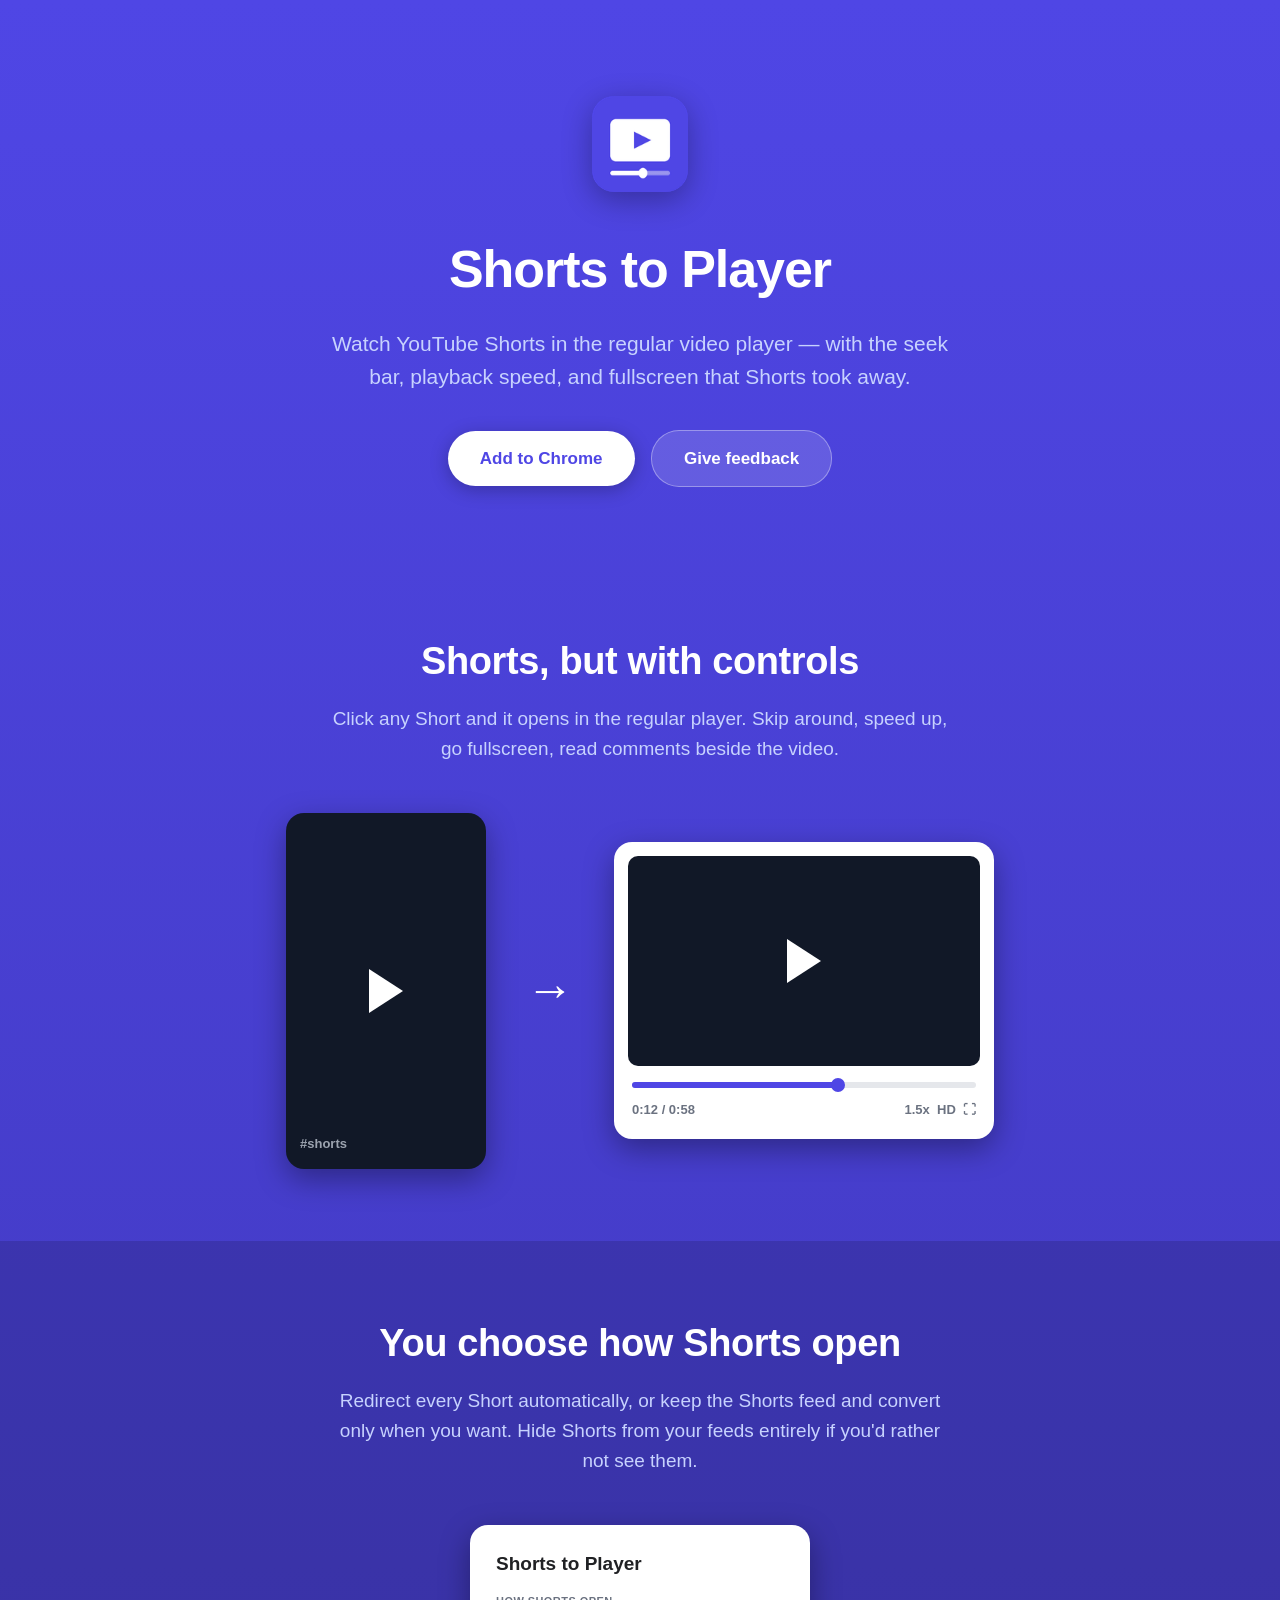
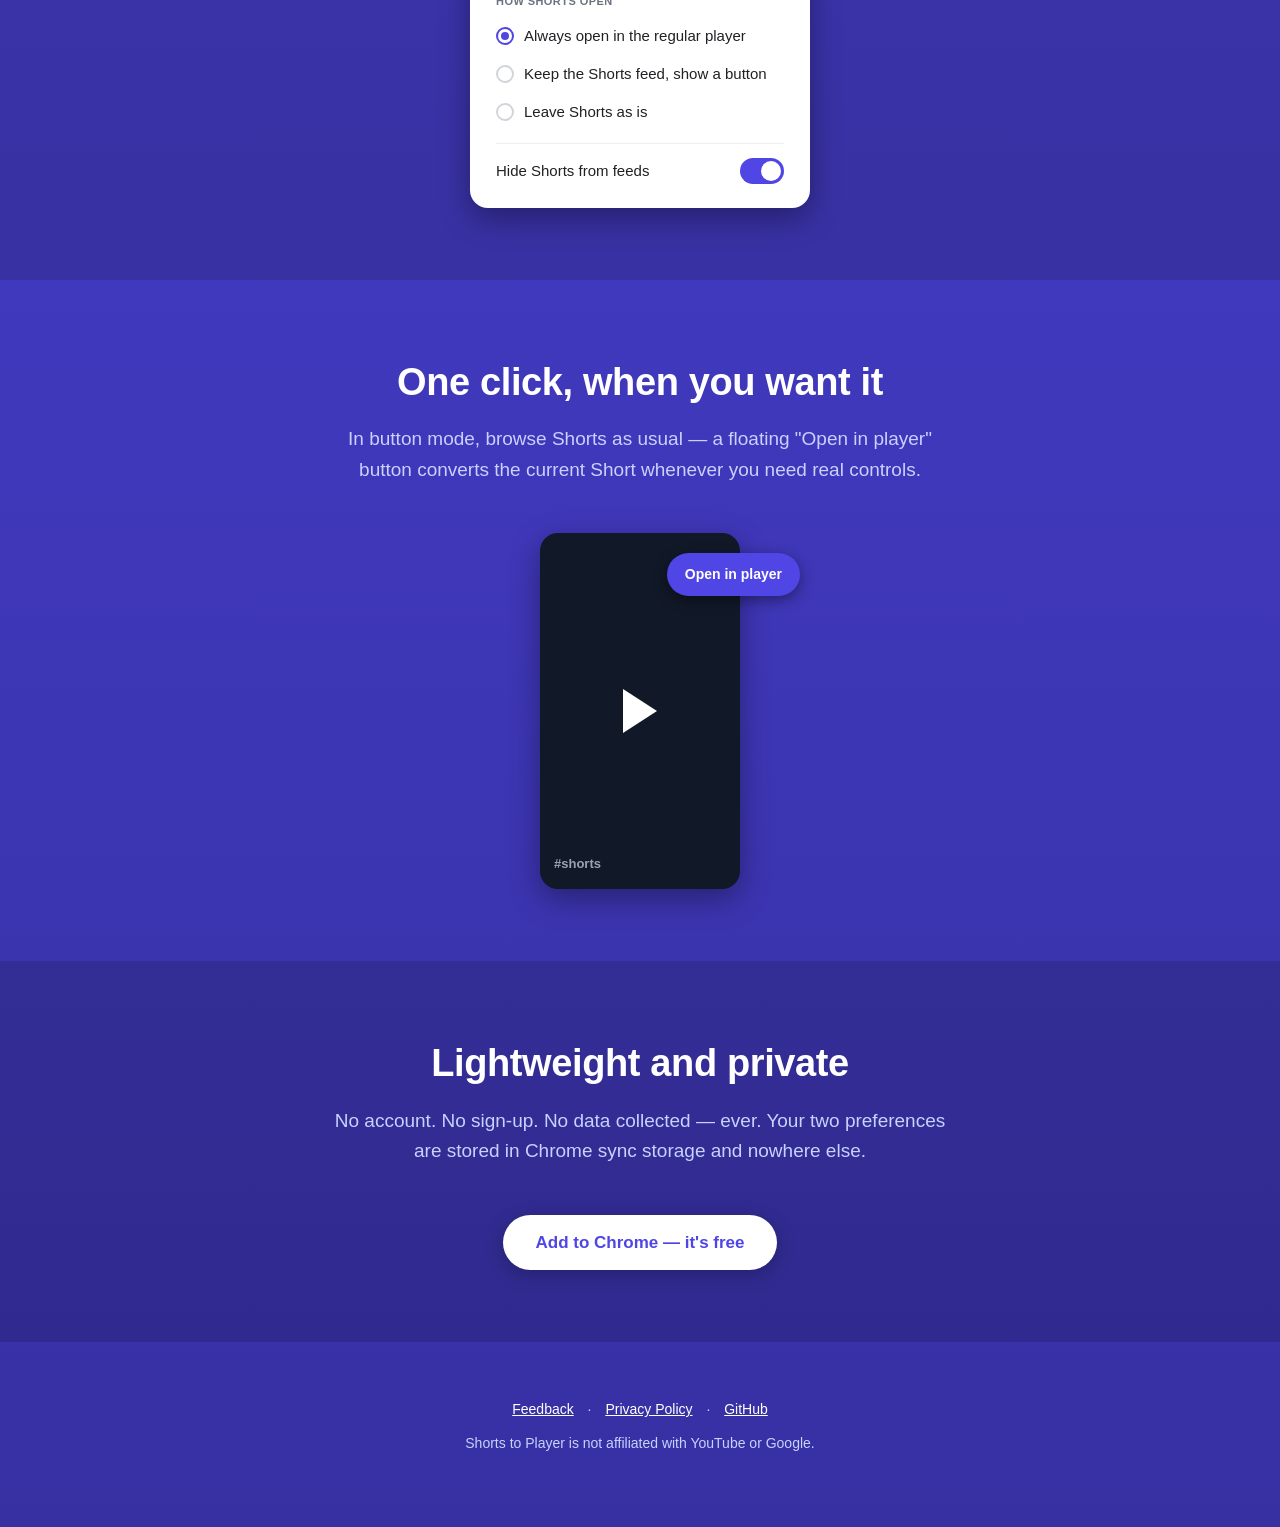
==== docs/index.html @ 7dd5aaad "Shorts to Player v1.1.0: extension, store assets, landing page Co-Authored-By: Claude Fable 5 <norep" ====
<!DOCTYPE html>
<html lang="en">
<head>
  <meta charset="UTF-8" />
  <meta name="viewport" content="width=device-width, initial-scale=1" />
  <title>Shorts to Player — Watch YouTube Shorts in the regular player</title>
  <meta name="description" content="Open YouTube Shorts in the regular video player with seek bar, playback speed, and fullscreen. Optionally hide Shorts from your feed." />
  <link rel="icon" href="icon128.png" />
  <link rel="stylesheet" href="style.css" />
</head>
<body>

  <header class="hero">
    <img class="logo" src="icon128.png" alt="Shorts to Player logo" />
    <h1>Shorts to Player</h1>
    <p class="tagline">Watch YouTube Shorts in the regular video player — with the seek bar, playback speed, and fullscreen that Shorts took away.</p>
    <a class="btn btn-primary" href="#" id="install">Add to Chrome</a>
    <a class="btn btn-ghost" href="feedback.html">Give feedback</a>
  </header>

  <section class="feature">
    <div class="wrap">
      <h2>Shorts, but with controls</h2>
      <p class="sub">Click any Short and it opens in the regular player. Skip around, speed up, go fullscreen, read comments beside the video.</p>
      <div class="mock-row">
        <div class="shorts-card">
          <div class="play-tri"></div>
          <span class="tag">#shorts</span>
        </div>
        <div class="arrow">→</div>
        <div class="player-card">
          <div class="screen"><div class="play-tri"></div></div>
          <div class="seek"><div class="prog"></div><div class="head"></div></div>
          <div class="meta"><span>0:12 / 0:58</span><span>1.5x&nbsp;&nbsp;HD&nbsp;&nbsp;⛶</span></div>
        </div>
      </div>
    </div>
  </section>

  <section class="feature">
    <div class="wrap">
      <h2>You choose how Shorts open</h2>
      <p class="sub">Redirect every Short automatically, or keep the Shorts feed and convert only when you want. Hide Shorts from your feeds entirely if you'd rather not see them.</p>
      <div class="popup-card">
        <h3>Shorts to Player</h3>
        <div class="group-label">HOW SHORTS OPEN</div>
        <div class="opt"><span class="radio on"></span> Always open in the regular player</div>
        <div class="opt"><span class="radio"></span> Keep the Shorts feed, show a button</div>
        <div class="opt"><span class="radio"></span> Leave Shorts as is</div>
        <div class="toggle-row"><span>Hide Shorts from feeds</span><span class="switch"></span></div>
      </div>
    </div>
  </section>

  <section class="feature">
    <div class="wrap">
      <h2>One click, when you want it</h2>
      <p class="sub">In button mode, browse Shorts as usual — a floating "Open in player" button converts the current Short whenever you need real controls.</p>
      <div class="mock-row">
        <div class="shorts-card" style="position:relative; overflow:visible;">
          <div class="play-tri"></div>
          <span class="tag">#shorts</span>
          <div class="float-btn">Open in player</div>
        </div>
      </div>
    </div>
  </section>

  <section class="feature">
    <div class="wrap">
      <h2>Lightweight and private</h2>
      <p class="sub">No account. No sign-up. No data collected — ever. Your two preferences are stored in Chrome sync storage and nowhere else.</p>
      <a class="btn btn-primary" href="#" onclick="document.getElementById('install').click(); return false;">Add to Chrome — it's free</a>
    </div>
  </section>

  <footer>
    <div class="links">
      <a href="feedback.html">Feedback</a> ·
      <a href="privacy.html">Privacy Policy</a> ·
      <a href="https://github.com/jaekkang/shorts-to-player">GitHub</a>
    </div>
    <div>Shorts to Player is not affiliated with YouTube or Google.</div>
  </footer>

</body>
</html>
---- docs/style.css ----
:root {
  --indigo: #4f46e5;
  --indigo-dark: #3730a3;
  --ink: #111827;
  --paper: #ffffff;
  --muted: #c7d2fe;
  --grey: #6b7280;
}

* { margin: 0; padding: 0; box-sizing: border-box; }

body {
  font-family: -apple-system, BlinkMacSystemFont, "Segoe UI", Roboto, sans-serif;
  background: linear-gradient(180deg, #4f46e5 0%, #3730a3 100%);
  color: #fff;
  line-height: 1.6;
}

.wrap {
  max-width: 960px;
  margin: 0 auto;
  padding: 0 24px;
}

header.hero {
  text-align: center;
  padding: 96px 24px 72px;
}

.hero .logo {
  width: 96px;
  height: 96px;
  border-radius: 22px;
  margin-bottom: 28px;
  box-shadow: 0 8px 30px rgba(0, 0, 0, 0.3);
}

.hero h1 {
  font-size: clamp(32px, 6vw, 52px);
  font-weight: 800;
  letter-spacing: -0.02em;
}

.hero p.tagline {
  font-size: clamp(16px, 2.5vw, 21px);
  color: var(--muted);
  margin: 16px auto 36px;
  max-width: 640px;
}

.btn {
  display: inline-block;
  padding: 14px 32px;
  border-radius: 28px;
  font-size: 17px;
  font-weight: 700;
  text-decoration: none;
  transition: transform 0.15s ease, box-shadow 0.15s ease;
}

.btn:hover { transform: translateY(-2px); }

.btn-primary {
  background: #fff;
  color: var(--indigo);
  box-shadow: 0 4px 18px rgba(0, 0, 0, 0.25);
}

.btn-ghost {
  background: rgba(255, 255, 255, 0.14);
  color: #fff;
  border: 1px solid rgba(255, 255, 255, 0.35);
  margin-left: 12px;
}

section.feature {
  padding: 72px 24px;
  text-align: center;
}

section.feature:nth-of-type(even) {
  background: rgba(0, 0, 0, 0.14);
}

.feature h2 {
  font-size: clamp(26px, 4vw, 38px);
  font-weight: 800;
  letter-spacing: -0.01em;
}

.feature p.sub {
  color: var(--muted);
  font-size: clamp(15px, 2vw, 19px);
  margin: 12px auto 48px;
  max-width: 620px;
}

/* ===== mockups ===== */
.mock-row {
  display: flex;
  align-items: center;
  justify-content: center;
  gap: 40px;
  flex-wrap: wrap;
}

.shorts-card {
  width: 200px;
  height: 356px;
  background: var(--ink);
  border-radius: 18px;
  position: relative;
  display: flex;
  align-items: center;
  justify-content: center;
  box-shadow: 0 10px 30px rgba(0, 0, 0, 0.35);
}

.shorts-card .tag {
  position: absolute;
  bottom: 14px;
  left: 14px;
  color: #9ca3af;
  font-size: 13px;
  font-weight: 700;
}

.play-tri {
  width: 0;
  height: 0;
  border-top: 22px solid transparent;
  border-bottom: 22px solid transparent;
  border-left: 34px solid #fff;
}

.arrow {
  font-size: 48px;
  font-weight: 800;
}

.player-card {
  width: 380px;
  max-width: 90vw;
  background: #fff;
  border-radius: 18px;
  padding: 14px;
  box-shadow: 0 10px 30px rgba(0, 0, 0, 0.35);
}

.player-card .screen {
  background: var(--ink);
  border-radius: 10px;
  height: 210px;
  display: flex;
  align-items: center;
  justify-content: center;
}

.player-card .seek {
  margin: 16px 4px 8px;
  height: 6px;
  border-radius: 3px;
  background: #e5e7eb;
  position: relative;
}

.player-card .seek .prog {
  width: 60%;
  height: 100%;
  border-radius: 3px;
  background: var(--indigo);
}

.player-card .seek .head {
  position: absolute;
  left: 60%;
  top: 50%;
  transform: translate(-50%, -50%);
  width: 14px;
  height: 14px;
  border-radius: 50%;
  background: var(--indigo);
}

.player-card .meta {
  display: flex;
  justify-content: space-between;
  color: var(--grey);
  font-size: 13px;
  font-weight: 600;
  padding: 4px;
}

/* popup mockup */
.popup-card {
  width: 340px;
  max-width: 90vw;
  margin: 0 auto;
  background: #fff;
  color: #202124;
  border-radius: 18px;
  padding: 24px 26px;
  text-align: left;
  box-shadow: 0 10px 30px rgba(0, 0, 0, 0.35);
}

.popup-card h3 { font-size: 19px; margin-bottom: 14px; }

.popup-card .group-label {
  font-size: 11px;
  font-weight: 700;
  color: var(--grey);
  letter-spacing: 0.04em;
  margin-bottom: 6px;
}

.popup-card .opt {
  display: flex;
  align-items: center;
  gap: 10px;
  padding: 7px 0;
  font-size: 15px;
}

.radio {
  width: 18px;
  height: 18px;
  border-radius: 50%;
  border: 2.5px solid #d1d5db;
  flex-shrink: 0;
}

.radio.on {
  border-color: var(--indigo);
  position: relative;
}

.radio.on::after {
  content: "";
  position: absolute;
  inset: 3px;
  border-radius: 50%;
  background: var(--indigo);
}

.popup-card .toggle-row {
  display: flex;
  justify-content: space-between;
  align-items: center;
  border-top: 1px solid #eee;
  margin-top: 12px;
  padding-top: 14px;
  font-size: 15px;
}

.switch {
  width: 44px;
  height: 26px;
  border-radius: 13px;
  background: var(--indigo);
  position: relative;
  flex-shrink: 0;
}

.switch::after {
  content: "";
  position: absolute;
  top: 3px;
  right: 3px;
  width: 20px;
  height: 20px;
  border-radius: 50%;
  background: #fff;
}

/* floating button mockup */
.float-btn {
  position: absolute;
  top: 20px;
  right: -60px;
  background: var(--indigo);
  color: #fff;
  font-size: 14px;
  font-weight: 700;
  padding: 10px 18px;
  border-radius: 22px;
  box-shadow: 0 4px 14px rgba(0, 0, 0, 0.4);
  white-space: nowrap;
}

@media (max-width: 560px) {
  .float-btn { right: -20px; }
}

footer {
  text-align: center;
  padding: 56px 24px 72px;
  color: var(--muted);
  font-size: 14px;
}

footer a { color: #fff; }

footer .links { margin-bottom: 12px; }

footer .links a { margin: 0 10px; }

/* feedback / privacy pages */
.page {
  max-width: 720px;
  margin: 0 auto;
  padding: 72px 24px;
}

.page h1 { font-size: 36px; font-weight: 800; margin-bottom: 8px; }

.page p.lead { color: var(--muted); font-size: 18px; margin-bottom: 40px; }

.card {
  background: rgba(255, 255, 255, 0.1);
  border: 1px solid rgba(255, 255, 255, 0.2);
  border-radius: 16px;
  padding: 28px;
  margin-bottom: 20px;
}

.card h2 { font-size: 20px; margin-bottom: 8px; }

.card p { color: var(--muted); font-size: 15px; margin-bottom: 18px; }

.page.privacy h2 { font-size: 20px; margin: 32px 0 8px; }

.page.privacy p, .page.privacy li { color: var(--muted); font-size: 15px; }

.page.privacy ul { padding-left: 22px; }

.back { display: inline-block; margin-bottom: 32px; color: #fff; font-size: 14px; }
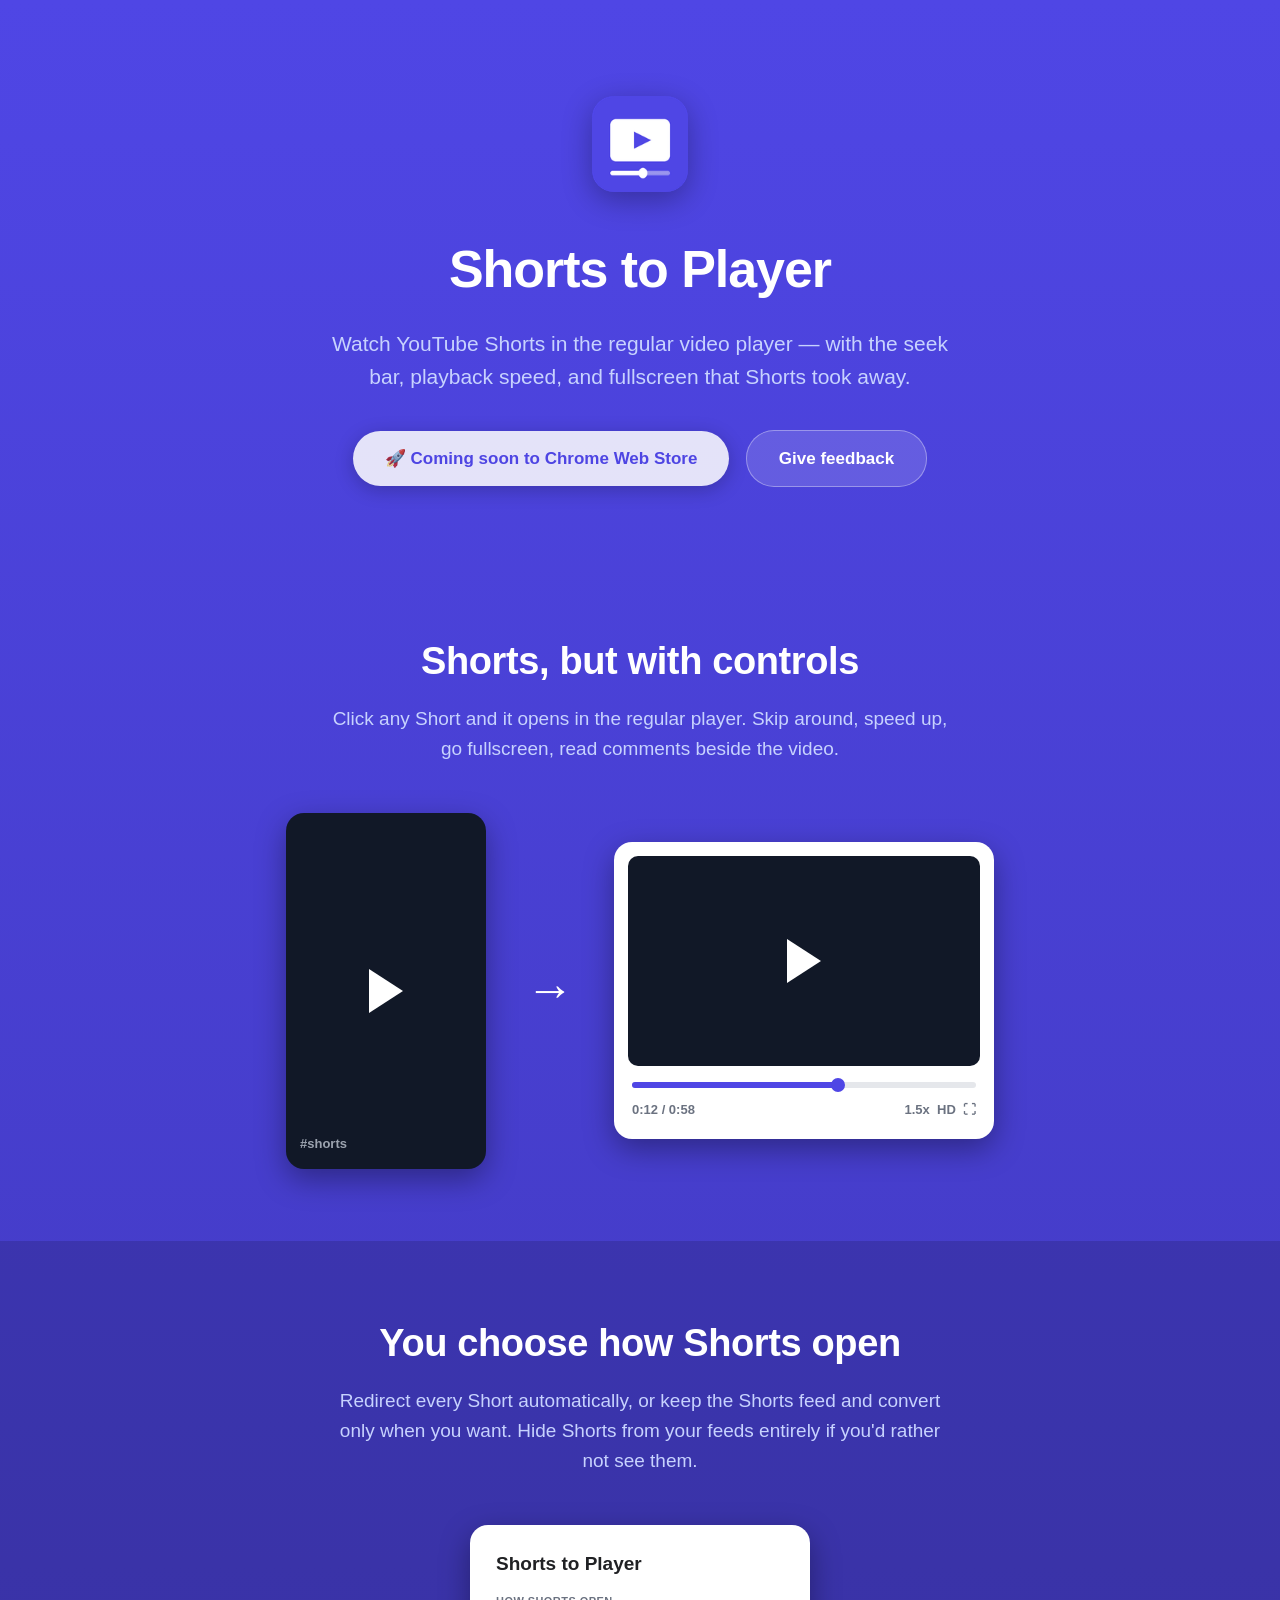
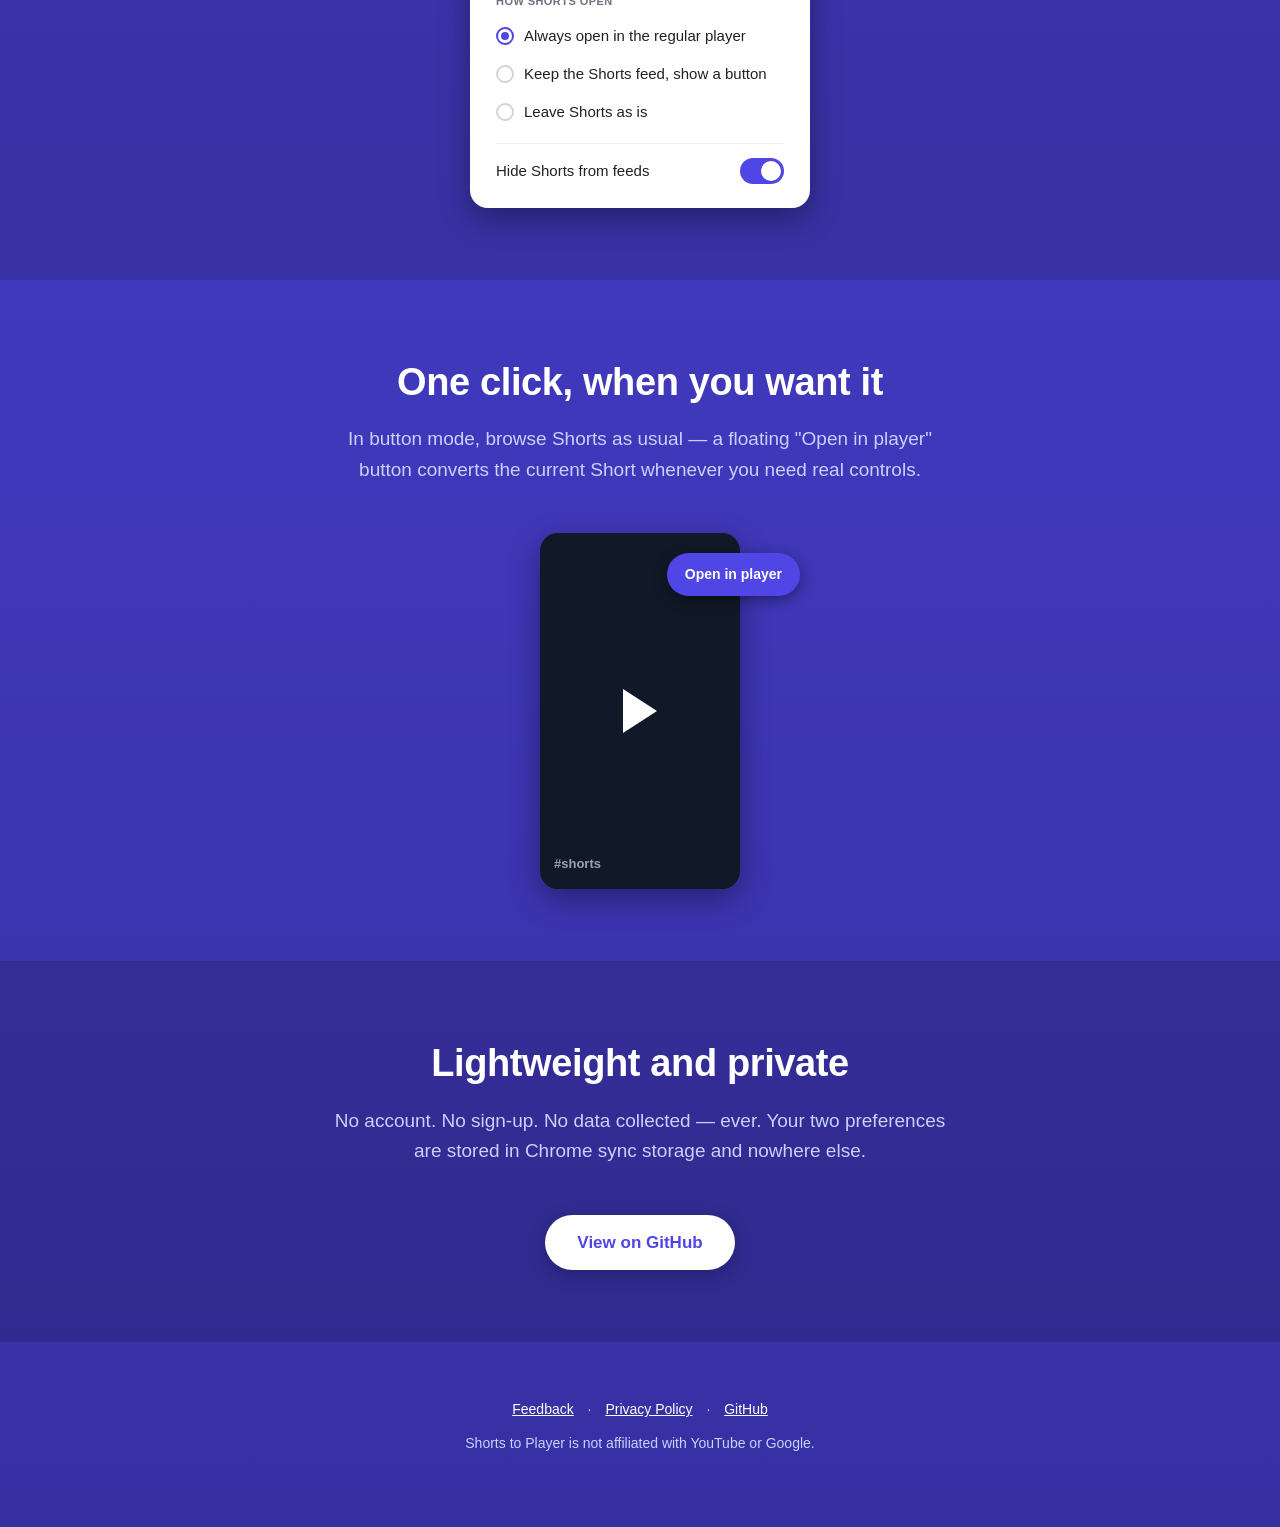
==== commit e9ce5a1e: "Mark install button as coming soon until store listing is live Co-Authored-By: Claude Fable 5 <norep" ====
--- a/docs/index.html
+++ b/docs/index.html
@@ -14,7 +14,7 @@
     <img class="logo" src="icon128.png" alt="Shorts to Player logo" />
     <h1>Shorts to Player</h1>
     <p class="tagline">Watch YouTube Shorts in the regular video player — with the seek bar, playback speed, and fullscreen that Shorts took away.</p>
-    <a class="btn btn-primary" href="#" id="install">Add to Chrome</a>
+    <span class="btn btn-primary" id="install" style="opacity:.85; cursor:default;">🚀 Coming soon to Chrome Web Store</span>
     <a class="btn btn-ghost" href="feedback.html">Give feedback</a>
   </header>
 
@@ -70,7 +70,7 @@
     <div class="wrap">
       <h2>Lightweight and private</h2>
       <p class="sub">No account. No sign-up. No data collected — ever. Your two preferences are stored in Chrome sync storage and nowhere else.</p>
-      <a class="btn btn-primary" href="#" onclick="document.getElementById('install').click(); return false;">Add to Chrome — it's free</a>
+      <a class="btn btn-primary" href="https://github.com/jaekkang/shorts-to-player">View on GitHub</a>
     </div>
   </section>
 
